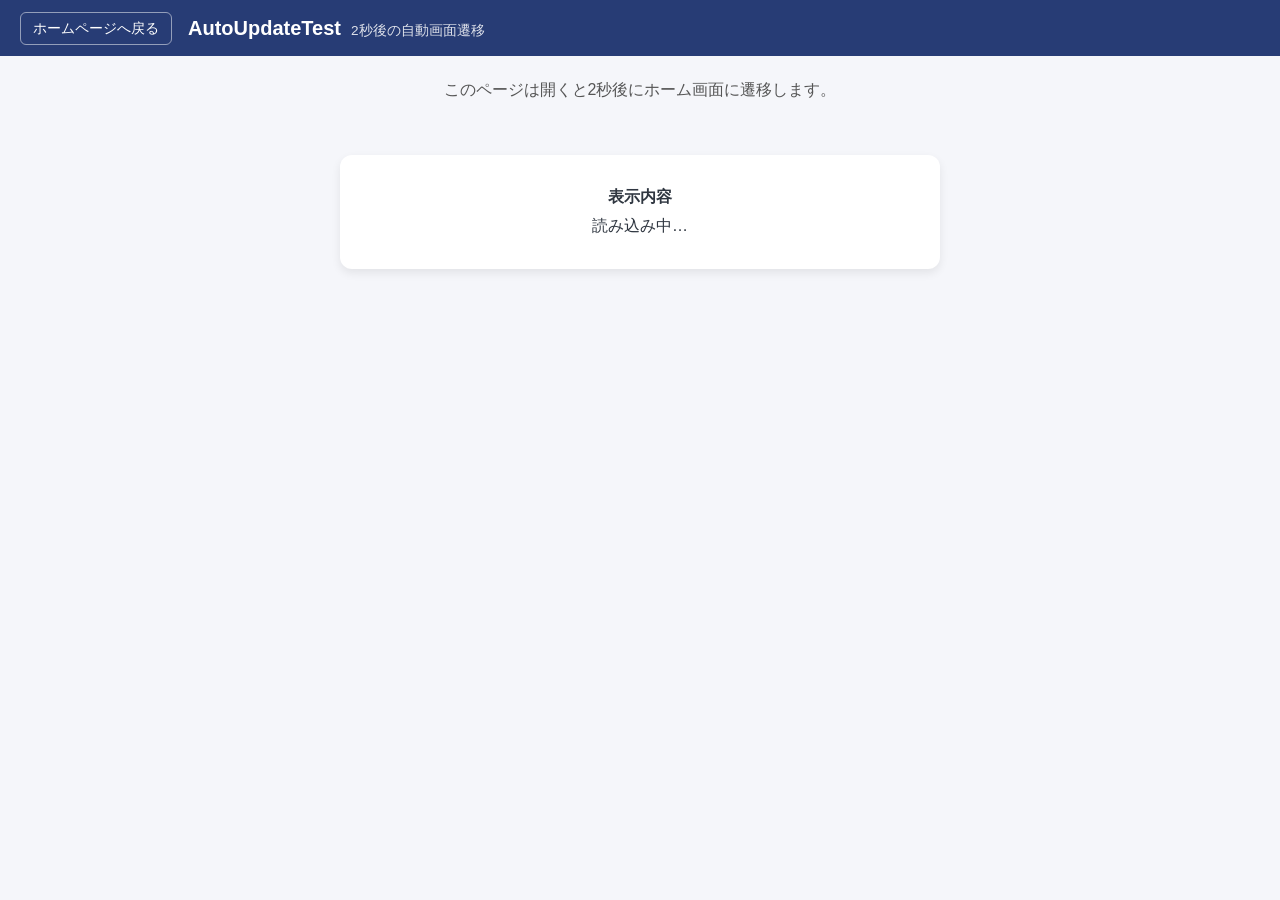
==== AutoUpdateTest.html @ 828c14ec "練習用サイトの再構築" ====
<!DOCTYPE html>
<html lang="ja">
<head>
  <meta charset="UTF-8">
  <meta name="viewport" content="width=device-width, initial-scale=1">
  <title>自動更新テスト</title>
  <link rel="stylesheet" href="assets/common.css">
  <style>
    main { max-width: 600px; margin: 0 auto; padding: 2rem 16px; }
    .card { background: #fff; border-radius: 12px; padding: 2rem; text-align: center; box-shadow: var(--shadow); }
    .card-label { font-weight: bold; margin-bottom: .5rem; }
  </style>
</head>
<body>
  <header class="site-header">
    <div class="link_container"><a href="index.html">ホームページへ戻る</a></div>
    <h1 class="page-title" id="pageTitle">AutoUpdateTest<span class="page-subtitle">2秒後の自動画面遷移</span></h1>
  </header>

  <p class="page-explain">このページは開くと2秒後にホーム画面に遷移します。</p>

  <main>
    <div class="card">
      <div class="card-label">表示内容</div>
      <div id="displayText">読み込み中…</div>
    </div>
  </main>

  <script>
    // ページ読み込み後2秒でホーム画面へ遷移
    setTimeout(() => {
      window.location.href = "index.html";
    }, 2000);
  </script>
</body>
</html>
---- assets/common.css ----
/* =========================================================
   common.css : 全ページ共通スタイル
   ========================================================= */
:root {
  --primary: #273c75;
  --primary-hover: #40739e;
  --bg: #f5f6fa;
  --surface: #ffffff;
  --text: #2f3640;
  --muted: #718093;
  --border: rgba(0, 0, 0, 0.12);
  --ok: #27ae60;
  --ng: #e74c3c;
  --radius: 10px;
  --shadow: 0 4px 10px rgba(0, 0, 0, 0.08);
}

body {
  margin: 0;
  font-family: "Segoe UI", "Hiragino Sans", "Meiryo", sans-serif;
  background: var(--bg);
  color: var(--text);
}

/* ---------- 共通ヘッダー（ホームへのリンク＋ページ名） ---------- */
.site-header {
  display: flex;
  align-items: center;
  gap: 16px;
  padding: 10px 20px;
  background: var(--primary);
  color: #fff;
  min-height: 36px;
}
.site-header .link_container a {
  display: inline-block;
  color: #fff;
  text-decoration: none;
  font-size: 0.9rem;
  padding: 6px 12px;
  border: 1px solid rgba(255, 255, 255, 0.5);
  border-radius: 6px;
  white-space: nowrap;
}
.site-header .link_container a:hover {
  background: rgba(255, 255, 255, 0.15);
}
.page-title {
  margin: 0;
  font-size: 1.25rem;
  font-weight: bold;
  line-height: 1.3;
}
.page-subtitle {
  margin-left: 10px;
  font-size: 0.85rem;
  font-weight: normal;
  opacity: 0.85;
}

/* ---------- ページ説明 ---------- */
.page-explain {
  max-width: 900px;
  margin: 20px auto;
  padding: 0 16px;
  text-align: center;
  color: #555;
  line-height: 1.7;
}

/* ---------- フッター ---------- */
.site-footer {
  text-align: center;
  padding: 1rem;
  font-size: 0.9rem;
  color: var(--muted);
}

/* ---------- 共通フォーム部品 ---------- */
button {
  padding: 0.5rem 1.1rem;
  font-size: 0.95rem;
  font-family: inherit;
  color: #fff;
  background: var(--primary);
  border: none;
  border-radius: 6px;
  cursor: pointer;
  transition: background 0.2s;
}
button:hover {
  background: var(--primary-hover);
}
button:disabled {
  opacity: 0.6;
  cursor: not-allowed;
  background: var(--primary);
}
button.secondary {
  color: var(--primary);
  background: #fff;
  border: 1px solid var(--primary);
}
button.secondary:hover {
  background: #eef1f8;
}

input[type="text"],
input[type="number"],
textarea {
  padding: 0.5rem 0.75rem;
  font-size: 1rem;
  font-family: inherit;
  border: 1px solid #ccc;
  border-radius: 6px;
  box-sizing: border-box;
}

/* ---------- 共通カード ---------- */
.surface {
  background: var(--surface);
  border-radius: var(--radius);
  box-shadow: var(--shadow);
  padding: 1.5rem;
}

.hidden {
  display: none;
}
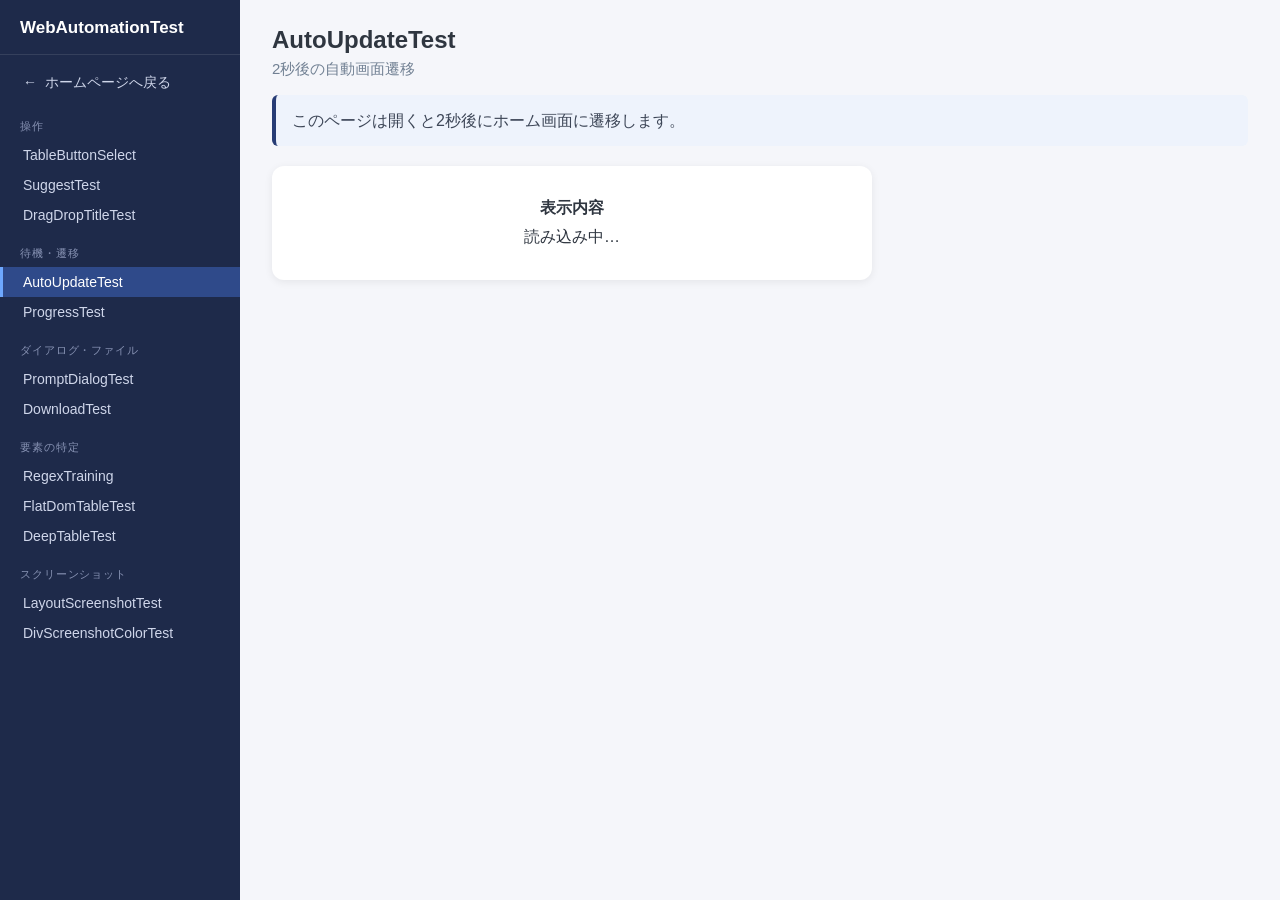
==== commit aa76d9b1: "レイアウト変更" ====
--- a/AutoUpdateTest.html
+++ b/AutoUpdateTest.html
@@ -6,16 +6,20 @@
   <title>自動更新テスト</title>
   <link rel="stylesheet" href="assets/common.css">
   <style>
-    main { max-width: 600px; margin: 0 auto; padding: 2rem 16px; }
+    main { max-width: 600px; margin: 0; padding: 0; }
     .card { background: #fff; border-radius: 12px; padding: 2rem; text-align: center; box-shadow: var(--shadow); }
     .card-label { font-weight: bold; margin-bottom: .5rem; }
   </style>
 </head>
 <body>
-  <header class="site-header">
-    <div class="link_container"><a href="index.html">ホームページへ戻る</a></div>
+<div class="app">
+  <aside class="sidebar" id="sidebar"></aside>
+  <script src="assets/site.js"></script>
+
+  <div class="content">
+  <div class="page-head">
     <h1 class="page-title" id="pageTitle">AutoUpdateTest<span class="page-subtitle">2秒後の自動画面遷移</span></h1>
-  </header>
+  </div>
 
   <p class="page-explain">このページは開くと2秒後にホーム画面に遷移します。</p>
 
@@ -32,5 +36,7 @@
       window.location.href = "index.html";
     }, 2000);
   </script>
+  </div>
+</div>
 </body>
 </html>
--- a/assets/common.css
+++ b/assets/common.css
@@ -12,68 +12,126 @@
   --ok: #27ae60;
   --ng: #e74c3c;
   --radius: 10px;
-  --shadow: 0 4px 10px rgba(0, 0, 0, 0.08);
+  --shadow: 0 2px 8px rgba(0, 0, 0, 0.07);
+  --sidebar-bg: #1e2a4a;
+  --sidebar-active: #2f4a8a;
+  --info-bg: #eef3fc;
 }
 
 body {
   margin: 0;
+  background: var(--bg);
   font-family: "Segoe UI", "Hiragino Sans", "Meiryo", sans-serif;
   background: var(--bg);
   color: var(--text);
 }
 
-/* ---------- 共通ヘッダー（ホームへのリンク＋ページ名） ---------- */
-.site-header {
-  display: flex;
-  align-items: center;
-  gap: 16px;
-  padding: 10px 20px;
-  background: var(--primary);
+/* =========================================================
+   テストページ：サイドバー＋本文の2カラム
+   ========================================================= */
+.app {
+  display: grid;
+  grid-template-columns: 240px minmax(0, 1fr);
+  min-height: 100vh;
+}
+
+/* ---------- 左サイドバー ---------- */
+.sidebar {
+  position: sticky;
+  top: 0;
+  height: 100vh;
+  overflow-y: auto;
+  background: var(--sidebar-bg);
+  color: #cfd6ea;
+  padding-bottom: 24px;
+  box-sizing: border-box;
+}
+.sidebar-logo {
   color: #fff;
-  min-height: 36px;
+  font-weight: bold;
+  font-size: 17px;
+  padding: 18px 20px 16px;
+  border-bottom: 1px solid rgba(255, 255, 255, 0.1);
 }
-.site-header .link_container a {
-  display: inline-block;
+.sidebar-nav a {
+  display: block;
+  padding: 7px 20px;
+  color: #cfd6ea;
+  text-decoration: none;
+  font-size: 14px;
+  border-left: 3px solid transparent;
+}
+.sidebar-nav a:hover {
+  background: rgba(255, 255, 255, 0.07);
   color: #fff;
-  text-decoration: none;
-  font-size: 0.9rem;
-  padding: 6px 12px;
-  border: 1px solid rgba(255, 255, 255, 0.5);
-  border-radius: 6px;
-  white-space: nowrap;
 }
-.site-header .link_container a:hover {
-  background: rgba(255, 255, 255, 0.15);
+.sidebar-nav a.is-current {
+  background: var(--sidebar-active);
+  color: #fff;
+  border-left-color: #6ea8ff;
+}
+/* ホームページへ戻る */
+.sidebar-nav .link_container {
+  padding: 12px 0 4px;
+}
+.sidebar-nav .nav-home::before {
+  content: "←";
+  margin-right: 8px;
+}
+.nav-cat {
+  font-size: 11px;
+  letter-spacing: 0.08em;
+  color: #8792b3;
+  padding: 16px 20px 6px;
+}
+
+/* ---------- 本文エリア ---------- */
+.content {
+  padding: 24px 32px 40px;
+  box-sizing: border-box;
+  min-width: 0;
+}
+.page-head {
+  margin-bottom: 16px;
 }
 .page-title {
   margin: 0;
-  font-size: 1.25rem;
+  font-size: 24px;
   font-weight: bold;
   line-height: 1.3;
 }
 .page-subtitle {
-  margin-left: 10px;
-  font-size: 0.85rem;
+  display: block;
+  margin-top: 4px;
+  font-size: 15px;
   font-weight: normal;
-  opacity: 0.85;
+  color: var(--muted);
 }
 
 /* ---------- ページ説明 ---------- */
 .page-explain {
-  max-width: 900px;
-  margin: 20px auto;
-  padding: 0 16px;
-  text-align: center;
-  color: #555;
+  margin: 0 0 20px;
+  padding: 12px 16px;
+  background: var(--info-bg);
+  border-left: 4px solid var(--primary);
+  border-radius: 6px;
+  color: #3d4657;
   line-height: 1.7;
 }
 
-/* ---------- フッター ---------- */
-.site-footer {
-  text-align: center;
-  padding: 1rem;
-  font-size: 0.9rem;
-  color: var(--muted);
+/* 画面幅が狭い場合はサイドバーを上に */
+@media (max-width: 800px) {
+  .app {
+    grid-template-columns: 1fr;
+  }
+  .sidebar {
+    position: static;
+    height: auto;
+    max-height: 40vh;
+  }
+  .content {
+    padding: 20px 16px 32px;
+  }
 }
 
 /* ---------- 共通フォーム部品 ---------- */
@@ -125,5 +183,5 @@
 }
 
 .hidden {
-  display: none;
+  display: none !important;
 }
